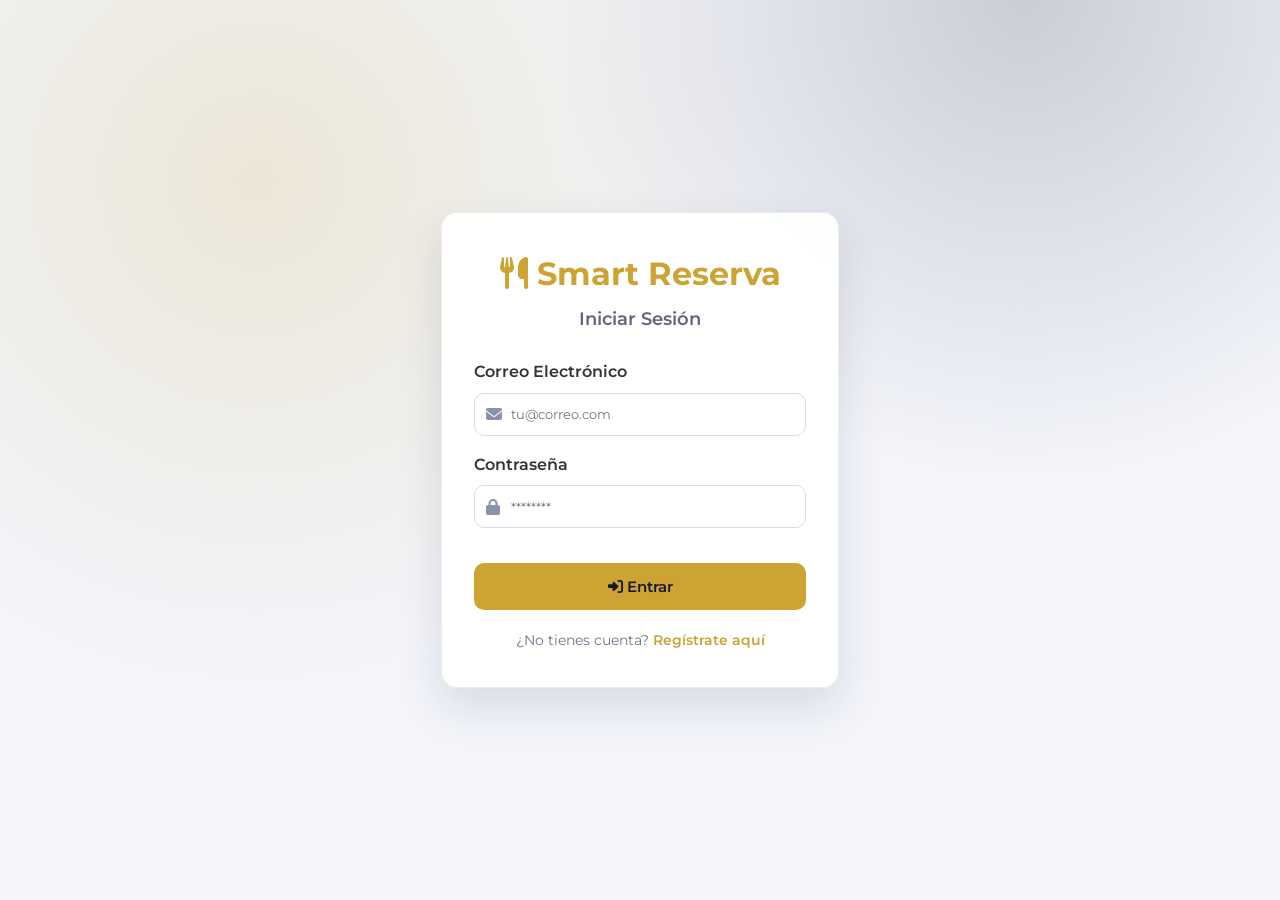
==== admin.html @ 5db3c85b "Smart reserva" ====
<!DOCTYPE html>
<html lang="es">

<head>
    <script src="admin_guard.js"></script>
    <meta charset="UTF-8">
    <meta name="viewport" content="width=device-width, initial-scale=1.0">
    <title>Panel de Administración - Smart Reserva</title>
    <link rel="stylesheet" href="styles.css">
    <link href="https://fonts.googleapis.com/css2?family=Montserrat:wght@300;400;600&display=swap" rel="stylesheet">
    <link rel="stylesheet" href="https://cdnjs.cloudflare.com/ajax/libs/font-awesome/6.4.0/css/all.min.css">
</head>

<body class="admin-body">
    <header class="header">
        <div class="contenedor header-content">
            <div class="logo-container">
                <h1 class="logo"><i class="fa-solid fa-shield-halved"></i> Panel de Administración</h1>
                <p>Gestión completa de reservas</p>
            </div>
            <div class="usuario-perfil">
                <span id="adminNombreDisplay"><i class="fa-solid fa-user-shield"></i> Admin</span>
                <button onclick="cerrarSesion()" class="btn-cerrar-sesion">
                    <i class="fa-solid fa-right-from-bracket"></i> Salir
                </button>
            </div>
        </div>
    </header>

    <main class="contenedor app-main">
        <section class="pantalla">
            <h2>Resumen rápido</h2>
            <div class="admin-kpi-grid">
                <article class="admin-kpi-card">
                    <p>Total de reservas</p>
                    <h3 id="kpiTotal">0</h3>
                </article>
                <article class="admin-kpi-card">
                    <p>Reservas del día</p>
                    <h3 id="kpiHoy">0</h3>
                </article>
                <article class="admin-kpi-card">
                    <p>Confirmadas</p>
                    <h3 id="kpiConfirmadas">0</h3>
                </article>
                <article class="admin-kpi-card">
                    <p>Editadas</p>
                    <h3 id="kpiEditadas">0</h3>
                </article>
                <article class="admin-kpi-card">
                    <p>Canceladas</p>
                    <h3 id="kpiCanceladas">0</h3>
                </article>
            </div>
        </section>

        <section class="pantalla">
            <div class="pantalla-header">
                <h2>Gestión de Reservas</h2>
            </div>

            <div class="admin-filtros-grid">
                <div class="grupo-form">
                    <label for="adminBuscar">Buscar por nombre o correo</label>
                    <input type="text" id="adminBuscar" placeholder="Ej: juan o correo@dominio.com">
                </div>
                <div class="grupo-form">
                    <label for="adminFechaFiltro">Filtrar por fecha</label>
                    <input type="date" id="adminFechaFiltro">
                </div>
                <div class="grupo-form">
                    <label for="adminEstadoFiltro">Filtrar por estado</label>
                    <select id="adminEstadoFiltro">
                        <option value="">Todos</option>
                        <option value="Confirmada">Confirmadas</option>
                        <option value="Editada">Editadas</option>
                        <option value="Cancelada">Canceladas</option>
                    </select>
                </div>
            </div>

            <div class="admin-table-wrapper">
                <table class="admin-tabla">
                    <thead>
                        <tr>
                            <th>Cliente</th>
                            <th>Correo</th>
                            <th>Personas</th>
                            <th>Fecha</th>
                            <th>Hora</th>
                            <th>Ocasión</th>
                            <th>Estado</th>
                            <th>Acciones</th>
                        </tr>
                    </thead>
                    <tbody id="adminTablaBody"></tbody>
                </table>
            </div>
        </section>
    </main>

    <section id="adminDetalleModal" class="modal-overlay oculto" aria-hidden="true">
        <div class="modal-panel">
            <div class="pantalla-header">
                <h2><i class="fa-solid fa-circle-info"></i> Detalle de reserva</h2>
                <button type="button" class="btn btn-secundario btn-inline" id="btnCerrarDetalle">Cerrar</button>
            </div>
            <div id="adminDetalleContenido"></div>
        </div>
    </section>

    <section id="adminEditarModal" class="modal-overlay oculto" aria-hidden="true">
        <div class="modal-panel">
            <div class="pantalla-header">
                <h2><i class="fa-solid fa-pen"></i> Editar reserva</h2>
                <button type="button" class="btn btn-secundario btn-inline" id="btnCerrarEditarAdmin">Cerrar</button>
            </div>
            <form id="adminEditarForm">
                <input type="hidden" id="adminEditarId">
                <div class="grupo-form">
                    <label for="adminEditarPersonas">Número de personas</label>
                    <input type="number" id="adminEditarPersonas" min="1" required>
                </div>
                <div class="grupo-form">
                    <label for="adminEditarFecha">Fecha</label>
                    <input type="date" id="adminEditarFecha" required>
                </div>
                <div class="grupo-form">
                    <label for="adminEditarHora">Hora</label>
                    <select id="adminEditarHora" required></select>
                </div>
                <div class="grupo-form">
                    <label for="adminEditarOcasion">Ocasión especial</label>
                    <select id="adminEditarOcasion" required>
                        <option value="Cumpleaños">🎂 Cumpleaños</option>
                        <option value="Aniversario">💍 Aniversario</option>
                        <option value="Cena de negocios">💼 Cena de negocios</option>
                        <option value="Cena romántica">❤️ Cena romántica</option>
                        <option value="Celebración">🎉 Celebración</option>
                        <option value="Otra ocasión">✨ Otra ocasión</option>
                        <option value="Ninguna ocasión especial">🙂 Ninguna ocasión especial</option>
                    </select>
                </div>
                <button type="submit" class="btn btn-primario">Guardar cambios</button>
            </form>
        </div>
    </section>

    <div id="adminToast" class="toast oculto" role="status" aria-live="polite"></div>

    <script src="auth.js"></script>
    <script src="admin.js"></script>
</body>

</html>
---- styles.css ----
/* Hoja de estilos principal - Smart Reserva */

:root {
    --color-primario: #1a1a2e;
    --color-secundario: #cda434;
    --color-fondo: #f4f4f9;
    --color-texto: #333333;
    --color-blanco: #ffffff;
    --color-peligro: #e74c3c;
    --color-suave: #eef0f8;
    --fuente-principal: 'Montserrat', sans-serif;
    --sombra-suave: 0 4px 15px rgba(0, 0, 0, 0.05);
    --sombra-fuerte: 0 10px 30px rgba(0, 0, 0, 0.12);
    --radio-borde: 10px;
    --transicion: all 0.25s ease;
}

* {
    margin: 0;
    padding: 0;
    box-sizing: border-box;
}

body {
    font-family: var(--fuente-principal);
    background-color: var(--color-fondo);
    color: var(--color-texto);
    line-height: 1.6;
}

.contenedor {
    width: min(92%, 1100px);
    margin: 0 auto;
}

.oculto {
    display: none !important;
}

.header {
    background-color: var(--color-primario);
    color: var(--color-blanco);
    padding: 2rem 0;
    border-bottom: 4px solid var(--color-secundario);
}

.header .header-content {
    display: flex;
    justify-content: space-between;
    align-items: center;
    gap: 1rem;
}

.logo {
    color: var(--color-secundario);
    font-size: 2.2rem;
    margin-bottom: 0.35rem;
}

.usuario-perfil {
    display: flex;
    align-items: center;
    gap: 12px;
    font-size: 0.95rem;
}

.btn-cerrar-sesion {
    background: transparent;
    color: var(--color-blanco);
    border: 1px solid var(--color-blanco);
    padding: 6px 12px;
    border-radius: 6px;
    cursor: pointer;
    transition: var(--transicion);
}

.btn-cerrar-sesion:hover {
    background: var(--color-peligro);
    border-color: var(--color-peligro);
}

.app-main {
    display: grid;
    gap: 1.5rem;
    margin: 2rem auto;
}

.pantalla,
.seccion-formulario,
.seccion-lista {
    background: var(--color-blanco);
    border-radius: var(--radio-borde);
    padding: 1.5rem;
    box-shadow: var(--sombra-suave);
}

h2 {
    color: var(--color-primario);
    margin-bottom: 0.5rem;
}

.subtitulo {
    color: #6a6a7d;
    margin-bottom: 1.4rem;
}

.pantalla-header {
    display: flex;
    justify-content: space-between;
    align-items: center;
    gap: 1rem;
    margin-bottom: 1rem;
}

.opciones-grid {
    display: grid;
    grid-template-columns: repeat(2, minmax(0, 1fr));
    gap: 1rem;
}

.opcion-card {
    border: 1px solid #e3e5ef;
    border-radius: var(--radio-borde);
    padding: 1.4rem;
    background: linear-gradient(180deg, #ffffff, #f9faff);
    cursor: pointer;
    transition: var(--transicion);
}

.opcion-card:hover,
.opcion-card:focus-visible {
    transform: translateY(-3px);
    box-shadow: var(--sombra-fuerte);
    border-color: var(--color-secundario);
    outline: none;
}

.opcion-icono {
    font-size: 1.4rem;
    color: var(--color-secundario);
    margin-bottom: 0.8rem;
}

.opcion-card h3 {
    color: var(--color-primario);
    margin-bottom: 0.5rem;
}

.menu-grid {
    display: grid;
    grid-template-columns: repeat(2, minmax(0, 1fr));
    gap: 1rem;
    margin-bottom: 1rem;
}

.menu-card {
    border: 1px solid #ececf3;
    border-radius: 8px;
    padding: 1rem;
    background-color: #fff;
}

.menu-card h3 {
    color: var(--color-primario);
    margin-bottom: 0.4rem;
}

.menu-card p {
    font-size: 0.92rem;
    color: #666;
    margin-bottom: 0.6rem;
}

.menu-card strong {
    color: var(--color-secundario);
}

.acciones-finales {
    display: flex;
    justify-content: flex-end;
}

.pasos-indicador {
    display: flex;
    flex-wrap: wrap;
    gap: 0.6rem;
    margin-bottom: 1rem;
}

.paso-chip {
    background: var(--color-suave);
    color: #54607a;
    padding: 0.4rem 0.8rem;
    border-radius: 999px;
    font-size: 0.85rem;
    font-weight: 600;
}

.paso-chip.activo {
    background: rgba(205, 164, 52, 0.16);
    color: #7c6110;
}

.paso-contenido h3 {
    margin-bottom: 0.35rem;
    color: var(--color-primario);
}

.paso-contenido p {
    color: #666;
    margin-bottom: 1rem;
}

.selector-grid {
    display: grid;
    grid-template-columns: repeat(5, minmax(0, 1fr));
    gap: 0.75rem;
}

.selector-btn {
    border: 1px solid #d8ddeb;
    background: #fff;
    border-radius: 8px;
    padding: 0.75rem;
    font-weight: 600;
    cursor: pointer;
    transition: var(--transicion);
}

.selector-btn:hover {
    border-color: var(--color-secundario);
}

.selector-btn.activo {
    background: rgba(205, 164, 52, 0.16);
    border-color: var(--color-secundario);
    color: #7c6110;
}

.selector-btn-inactivo,
.selector-btn:disabled {
    opacity: 0.45;
    cursor: not-allowed;
}

.grupo-form {
    margin-bottom: 1rem;
}

label {
    display: block;
    font-weight: 600;
    margin-bottom: 0.5rem;
}

input[type="date"] {
    width: 100%;
    border: 1px solid #d8ddeb;
    border-radius: 8px;
    padding: 0.75rem;
    font-family: var(--fuente-principal);
}

input[type="number"],
select {
    width: 100%;
    border: 1px solid #d8ddeb;
    border-radius: 8px;
    padding: 0.75rem;
    font-family: var(--fuente-principal);
    background-color: #fff;
}

.espacio-superior {
    margin-top: 1rem;
}

#personasCustomContainer {
    background: #f9faff;
    border: 1px dashed #d8ddeb;
    border-radius: 8px;
    padding: 0.8rem;
}

#ocasionEspecial,
#editarOcasion {
    border-left: 4px solid var(--color-secundario);
}

.wizard-acciones {
    margin-top: 1.2rem;
    display: grid;
    grid-template-columns: 1fr 1fr;
    gap: 0.75rem;
}

.btn {
    width: 100%;
    border: none;
    border-radius: 8px;
    padding: 0.75rem 1rem;
    font-size: 0.95rem;
    font-weight: 600;
    cursor: pointer;
    transition: var(--transicion);
    font-family: var(--fuente-principal);
}

.btn:disabled {
    opacity: 0.6;
    cursor: not-allowed;
}

.btn-primario {
    background-color: var(--color-secundario);
    color: var(--color-primario);
}

.btn-primario:hover:not(:disabled) {
    background-color: #b88e1f;
    transform: translateY(-1px);
}

.btn-secundario {
    background-color: #eef1fb;
    color: #435073;
}

.btn-secundario:hover:not(:disabled) {
    background-color: #dde3f5;
}

.btn-inline {
    width: auto;
}

.contenedor-reservas {
    display: grid;
    gap: 0.8rem;
}

.reserva-card {
    border-left: 4px solid var(--color-secundario);
    background: #fff;
    border-radius: 8px;
    padding: 1rem;
    box-shadow: var(--sombra-suave);
    display: flex;
    justify-content: space-between;
    align-items: center;
    gap: 1rem;
}

.reserva-info h3 {
    color: var(--color-primario);
    margin-bottom: 0.3rem;
}

.reserva-info p {
    color: #666;
    font-size: 0.92rem;
}

.reserva-acciones {
    display: flex;
    gap: 0.5rem;
    flex-wrap: wrap;
    justify-content: flex-end;
}

.badge-estado {
    display: inline-block;
    background: rgba(205, 164, 52, 0.15);
    color: #7c6110;
    border: 1px solid rgba(205, 164, 52, 0.4);
    border-radius: 999px;
    padding: 0.2rem 0.65rem;
    font-size: 0.78rem;
    font-weight: 700;
}

.btn-peligro {
    width: auto;
    background-color: var(--color-peligro);
    color: #fff;
}

.btn-peligro:hover {
    background-color: #cc3b2c;
}

.mensaje-vacio {
    text-align: center;
    color: #888;
    padding: 1.5rem;
    font-style: italic;
}

.modal-overlay {
    position: fixed;
    inset: 0;
    background: rgba(0, 0, 0, 0.45);
    display: flex;
    align-items: center;
    justify-content: center;
    z-index: 1000;
    padding: 1rem;
}

.modal-panel {
    width: min(100%, 520px);
    background: #fff;
    border-radius: 12px;
    padding: 1.25rem;
    box-shadow: var(--sombra-fuerte);
}

.logout-modal-overlay {
    animation: logoutFadeIn 0.18s ease-out;
}

.logout-modal-panel {
    width: min(100%, 420px);
    animation: logoutScaleIn 0.2s ease-out;
}

.logout-modal-title {
    color: var(--color-primario);
    margin-bottom: 0.45rem;
}

.logout-modal-texto {
    color: #58607a;
    margin-bottom: 1rem;
}

.logout-modal-acciones {
    display: grid;
    grid-template-columns: 1fr 1fr;
    gap: 0.65rem;
}

.logout-modal-cerrando {
    animation: logoutFadeOut 0.18s ease-in forwards;
}

.cancel-modal-overlay {
    animation: logoutFadeIn 0.18s ease-out;
}

.cancel-modal-panel {
    width: min(100%, 450px);
    animation: logoutScaleIn 0.2s ease-out;
}

.cancel-modal-title {
    color: #7d1f1f;
    margin-bottom: 0.45rem;
}

.cancel-modal-texto {
    color: #58607a;
    margin-bottom: 1rem;
}

.cancel-modal-acciones {
    display: grid;
    grid-template-columns: 1fr 1fr;
    gap: 0.65rem;
}

.cancel-modal-cerrando {
    animation: logoutFadeOut 0.18s ease-in forwards;
}

@keyframes logoutFadeIn {
    from { opacity: 0; }
    to { opacity: 1; }
}

@keyframes logoutFadeOut {
    from { opacity: 1; }
    to { opacity: 0; }
}

@keyframes logoutScaleIn {
    from { opacity: 0; transform: scale(0.94); }
    to { opacity: 1; transform: scale(1); }
}

.toast {
    position: fixed;
    right: 18px;
    bottom: 18px;
    background: #1f7a3f;
    color: #fff;
    padding: 0.8rem 1rem;
    border-radius: 8px;
    box-shadow: var(--sombra-fuerte);
    z-index: 1200;
    opacity: 0;
    transform: translateY(8px);
    transition: opacity 0.25s ease, transform 0.25s ease;
}

.toast-visible {
    opacity: 1;
    transform: translateY(0);
}

.footer {
    text-align: center;
    padding: 2rem;
    background-color: var(--color-primario);
    color: #8f95a9;
    margin-top: 1rem;
}

/* Admin dashboard */
.admin-body {
    background: #f2f4fb;
}

.admin-kpi-grid {
    display: grid;
    grid-template-columns: repeat(5, minmax(0, 1fr));
    gap: 0.8rem;
}

.admin-kpi-card {
    background: #fff;
    border: 1px solid #e1e6f3;
    border-radius: 10px;
    padding: 1rem;
}

.admin-kpi-card p {
    color: #64708f;
    font-size: 0.88rem;
}

.admin-kpi-card h3 {
    color: var(--color-primario);
    font-size: 1.5rem;
}

.admin-filtros-grid {
    display: grid;
    grid-template-columns: 2fr 1fr 1fr;
    gap: 0.8rem;
    margin-bottom: 1rem;
}

.admin-table-wrapper {
    overflow-x: auto;
}

.admin-tabla {
    width: 100%;
    border-collapse: collapse;
    min-width: 980px;
}

.admin-tabla th,
.admin-tabla td {
    border-bottom: 1px solid #edf0f8;
    text-align: left;
    padding: 0.7rem 0.6rem;
    font-size: 0.88rem;
    vertical-align: top;
}

.admin-tabla th {
    color: #5c6787;
    font-weight: 700;
    background: #fafbff;
}

.admin-empty {
    text-align: center;
    color: #7b849e;
    padding: 1rem;
}

.admin-actions {
    display: flex;
    gap: 0.4rem;
    flex-wrap: wrap;
}

/* Auth pages */
.bg-login {
    display: flex;
    align-items: center;
    justify-content: center;
    min-height: 100vh;
    background:
        radial-gradient(circle at 20% 20%, rgba(205, 164, 52, 0.18), transparent 40%),
        radial-gradient(circle at 80% 0%, rgba(26, 26, 46, 0.18), transparent 35%),
        #f3f5fb;
}

.contenedor-auth {
    width: 100%;
    max-width: 430px;
    padding: 20px 16px;
}

.auth-caja {
    padding: 2.2rem 2rem;
    text-align: center;
    background: rgba(255, 255, 255, 0.96);
    border: 1px solid rgba(26, 26, 46, 0.08);
    border-radius: 16px;
    box-shadow: 0 18px 45px rgba(26, 26, 46, 0.12);
    backdrop-filter: blur(6px);
}

.auth-header {
    margin-bottom: 1.6rem;
}

.auth-logo {
    font-size: 2rem !important;
    margin-bottom: 0.2rem;
}

.auth-header h2 {
    border: none;
    margin-top: 6px;
    font-size: 1.1rem;
    color: #61667a;
    font-weight: 600;
}

.auth-caja .grupo-form {
    text-align: left;
    margin-bottom: 1rem;
}

.auth-caja .input-con-icono {
    position: relative;
}

.auth-caja .input-con-icono i {
    position: absolute;
    left: 12px;
    top: 50%;
    transform: translateY(-50%);
    color: #8a92a8;
}

.auth-caja .input-con-icono input {
    width: 100%;
    border: 1px solid #d6dceb;
    border-radius: 10px;
    padding: 0.78rem 0.8rem 0.78rem 2.25rem;
    font-family: var(--fuente-principal);
    transition: var(--transicion);
    background-color: #ffffff;
}

.auth-caja .input-con-icono input:focus {
    outline: none;
    border-color: var(--color-secundario);
    box-shadow: 0 0 0 3px rgba(205, 164, 52, 0.2);
}

.auth-btn {
    margin-top: 1.2rem;
    border-radius: 10px;
    padding: 0.85rem 1rem;
}

.auth-enlace {
    margin-top: 1.2rem;
    font-size: 0.9rem;
    color: #6e7488;
}

.auth-enlace a {
    color: var(--color-secundario);
    text-decoration: none;
    font-weight: 600;
}

.auth-enlace a:hover {
    text-decoration: underline;
}

@media (max-width: 900px) {
    .opciones-grid,
    .menu-grid {
        grid-template-columns: 1fr;
    }

    .selector-grid {
        grid-template-columns: repeat(3, minmax(0, 1fr));
    }

    .admin-kpi-grid {
        grid-template-columns: repeat(2, minmax(0, 1fr));
    }

    .admin-filtros-grid {
        grid-template-columns: 1fr;
    }
}

@media (max-width: 600px) {
    .header .header-content {
        flex-direction: column;
        text-align: center;
    }

    .pantalla-header {
        flex-direction: column;
        align-items: flex-start;
    }

    .wizard-acciones {
        grid-template-columns: 1fr;
    }

    .selector-grid {
        grid-template-columns: repeat(2, minmax(0, 1fr));
    }

    .reserva-card {
        flex-direction: column;
        align-items: flex-start;
    }

    .reserva-acciones {
        width: 100%;
        justify-content: flex-start;
    }

    .btn-inline {
        width: 100%;
    }

    .btn-peligro {
        width: 100%;
    }

    .logout-modal-acciones {
        grid-template-columns: 1fr;
    }

    .cancel-modal-acciones {
        grid-template-columns: 1fr;
    }

    .auth-caja {
        padding: 1.7rem 1.2rem;
        border-radius: 14px;
    }
}
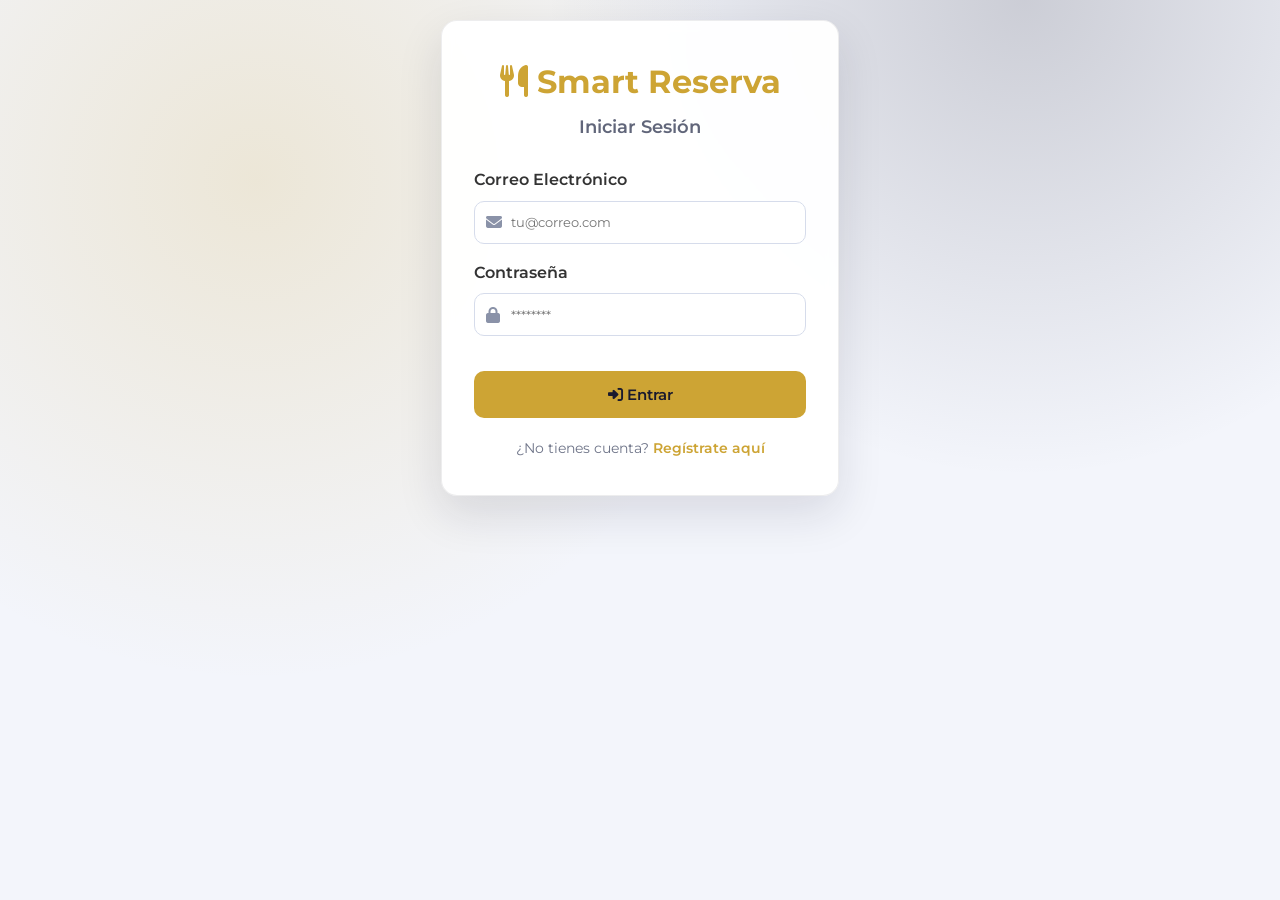
==== commit 609967cd: "Mejoras en módulos de admin, autenticación, reservas y estilos" ====
--- a/admin.html
+++ b/admin.html
@@ -148,6 +148,28 @@
 
     <div id="adminToast" class="toast oculto" role="status" aria-live="polite"></div>
 
+    <footer class="footer">
+        <div class="contenedor footer-grid">
+            <div class="footer-marca">
+                <p class="footer-logo"><i class="fa-solid fa-utensils"></i> Smart Reserva</p>
+                <p class="footer-desc">La mejor experiencia gastronómica, a un clic de distancia. Reserva tu mesa en minutos.</p>
+            </div>
+            <div>
+                <h4 class="footer-col-titulo">Horarios y ubicación</h4>
+                <p class="footer-item"><i class="fa-solid fa-location-dot"></i> Calle 1 #1-11</p>
+                <p class="footer-item"><i class="fa-regular fa-clock"></i> Todos los días<br>11:00 am — 8:00 pm</p>
+            </div>
+            <div>
+                <h4 class="footer-col-titulo">Contacto</h4>
+                <p class="footer-item"><i class="fa-solid fa-phone"></i> <a href="tel:311234567">311 234 567</a></p>
+                <p class="footer-item"><i class="fa-solid fa-envelope"></i> <a href="mailto:smart@reserva.com">smart@reserva.com</a></p>
+            </div>
+        </div>
+        <div class="footer-copy">
+            <p>&copy; 2026 Smart Reserva &mdash; Todos los derechos reservados.</p>
+        </div>
+    </footer>
+
     <script src="auth.js"></script>
     <script src="admin.js"></script>
 </body>
--- a/styles.css
+++ b/styles.css
@@ -26,6 +26,14 @@
     background-color: var(--color-fondo);
     color: var(--color-texto);
     line-height: 1.6;
+    min-height: 100vh;
+    display: flex;
+    flex-direction: column;
+}
+
+.app-main,
+.contenedor-auth {
+    flex: 1;
 }
 
 .contenedor {
@@ -79,6 +87,28 @@
     border-color: var(--color-peligro);
 }
 
+.btn-panel-admin {
+    background: var(--color-secundario);
+    color: var(--color-primario);
+    border: none;
+    padding: 6px 12px;
+    border-radius: 6px;
+    font-family: var(--fuente-principal);
+    font-size: 0.82rem;
+    font-weight: 600;
+    cursor: pointer;
+    text-decoration: none;
+    display: inline-flex;
+    align-items: center;
+    gap: 5px;
+    transition: var(--transicion);
+}
+
+.btn-panel-admin:hover {
+    filter: brightness(1.12);
+    transform: translateY(-1px);
+}
+
 .app-main {
     display: grid;
     gap: 1.5rem;
@@ -148,31 +178,65 @@
 
 .menu-grid {
     display: grid;
-    grid-template-columns: repeat(2, minmax(0, 1fr));
-    gap: 1rem;
+    grid-template-columns: repeat(3, 1fr);
+    gap: 1.5rem;
     margin-bottom: 1rem;
 }
 
 .menu-card {
-    border: 1px solid #ececf3;
-    border-radius: 8px;
-    padding: 1rem;
-    background-color: #fff;
-}
-
-.menu-card h3 {
+    border-radius: 12px;
+    overflow: hidden;
+    background: #fff;
+    box-shadow: var(--sombra-suave);
+    transition: transform 0.25s ease, box-shadow 0.25s ease;
+    display: flex;
+    flex-direction: column;
+}
+
+.menu-card:hover {
+    transform: translateY(-5px);
+    box-shadow: var(--sombra-fuerte);
+}
+
+.menu-card-img {
+    width: 100%;
+    height: 190px;
+    object-fit: cover;
+    display: block;
+    background-color: #e8e8f0;
+}
+
+.menu-card-body {
+    padding: 1rem 1.1rem 1.2rem;
+    display: flex;
+    flex-direction: column;
+    flex: 1;
+}
+
+.menu-card-body h3 {
     color: var(--color-primario);
-    margin-bottom: 0.4rem;
-}
-
-.menu-card p {
-    font-size: 0.92rem;
+    font-size: 1rem;
+    margin-bottom: 0.35rem;
+}
+
+.menu-card-body p {
+    font-size: 0.85rem;
     color: #666;
-    margin-bottom: 0.6rem;
-}
-
-.menu-card strong {
+    line-height: 1.55;
+    flex: 1;
+    margin-bottom: 0.85rem;
+}
+
+.menu-card-precio {
+    display: inline-block;
+    align-self: flex-start;
+    background: var(--color-primario);
     color: var(--color-secundario);
+    font-weight: 700;
+    font-size: 0.9rem;
+    padding: 4px 14px;
+    border-radius: 20px;
+    letter-spacing: 0.02em;
 }
 
 .acciones-finales {
@@ -508,12 +572,227 @@
     transform: translateY(0);
 }
 
+/* ── Alertas personalizadas Smart Reserva ───────────────── */
+#sr-alerta-contenedor {
+    position: fixed;
+    top: 20px;
+    right: 20px;
+    z-index: 9999;
+    display: flex;
+    flex-direction: column;
+    gap: 10px;
+    width: min(380px, calc(100vw - 40px));
+    pointer-events: none;
+}
+
+.sr-alerta {
+    pointer-events: all;
+    display: flex;
+    align-items: center;
+    gap: 12px;
+    padding: 14px 16px;
+    border-radius: var(--radio-borde);
+    background: #1a1a2e;
+    border-left: 4px solid transparent;
+    box-shadow: 0 8px 32px rgba(0, 0, 0, 0.35);
+    color: #e8e8f0;
+    font-family: var(--fuente-principal);
+    font-size: 0.88rem;
+    line-height: 1.45;
+    opacity: 0;
+    transform: translateX(24px);
+    transition: opacity 0.3s ease, transform 0.3s ease;
+}
+
+.sr-alerta-visible {
+    opacity: 1;
+    transform: translateX(0);
+}
+
+.sr-alerta-error       { border-left-color: #e74c3c; }
+.sr-alerta-exito       { border-left-color: #2ecc71; }
+.sr-alerta-advertencia { border-left-color: #cda434; }
+
+.sr-alerta-icono {
+    font-size: 1.2rem;
+    flex-shrink: 0;
+}
+
+.sr-alerta-error       .sr-alerta-icono { color: #e74c3c; }
+.sr-alerta-exito       .sr-alerta-icono { color: #2ecc71; }
+.sr-alerta-advertencia .sr-alerta-icono { color: #cda434; }
+
+.sr-alerta-texto {
+    flex: 1;
+}
+
+.sr-alerta-cerrar {
+    background: none;
+    border: none;
+    color: #666;
+    cursor: pointer;
+    padding: 2px 4px;
+    font-size: 0.9rem;
+    flex-shrink: 0;
+    transition: color 0.2s;
+    line-height: 1;
+}
+
+.sr-alerta-cerrar:hover {
+    color: #e8e8f0;
+}
+
+@media (max-width: 480px) {
+    #sr-alerta-contenedor {
+        top: 12px;
+        right: 12px;
+        left: 12px;
+        width: auto;
+    }
+}
+
+/* ── Botón Eliminar (solo admin) ────────────────────────── */
+.btn-eliminar-admin {
+    background: linear-gradient(135deg, #6b1a1a, #a93226);
+    color: #fff;
+    border: none;
+    font-family: var(--fuente-principal);
+    font-size: 0.82rem;
+    font-weight: 600;
+    padding: 7px 13px;
+    border-radius: var(--radio-borde);
+    cursor: pointer;
+    display: inline-flex;
+    align-items: center;
+    gap: 5px;
+    transition: var(--transicion);
+    letter-spacing: 0.01em;
+}
+
+.btn-eliminar-admin:hover {
+    background: linear-gradient(135deg, #a93226, #6b1a1a);
+    transform: translateY(-1px);
+    box-shadow: 0 4px 14px rgba(169, 50, 38, 0.45);
+}
+
+.btn-eliminar-admin:active {
+    transform: translateY(0);
+}
+
+/* Correo del cliente en vista admin */
+.reserva-cliente-admin {
+    font-size: 0.8rem;
+    color: var(--color-secundario);
+    margin-bottom: 2px;
+}
+
+/* Modal de confirmación de eliminación definitiva */
+.eliminar-modal-title {
+    color: #c0392b !important;
+}
+
+.btn-eliminar-confirm {
+    background: linear-gradient(135deg, #6b1a1a, #a93226);
+    color: #fff;
+    border: none;
+    padding: 0.6rem 1.5rem;
+    border-radius: 8px;
+    font-family: var(--fuente-principal);
+    font-size: 0.9rem;
+    font-weight: 600;
+    cursor: pointer;
+    transition: var(--transicion);
+}
+
+.btn-eliminar-confirm:hover {
+    background: linear-gradient(135deg, #a93226, #6b1a1a);
+    box-shadow: 0 4px 14px rgba(169, 50, 38, 0.45);
+}
+
+/* ── Footer profesional ─────────────────────────────────── */
 .footer {
+    background-color: #0f0f1a;
+    color: #9499b0;
+    padding: 3rem 0 0;
+    margin-top: auto;
+    font-size: 0.9rem;
+}
+
+.footer-grid {
+    display: grid;
+    grid-template-columns: 1.4fr 1fr 1fr;
+    gap: 2.5rem;
+    padding-bottom: 2.5rem;
+    border-bottom: 1px solid rgba(205, 164, 52, 0.18);
+}
+
+.footer-marca .footer-logo {
+    font-size: 1.3rem;
+    font-weight: 700;
+    color: var(--color-secundario);
+    display: flex;
+    align-items: center;
+    gap: 8px;
+    margin-bottom: 0.75rem;
+}
+
+.footer-marca .footer-desc {
+    color: #7a7f96;
+    line-height: 1.65;
+    max-width: 260px;
+}
+
+.footer-col-titulo {
+    font-size: 0.78rem;
+    font-weight: 700;
+    text-transform: uppercase;
+    letter-spacing: 0.1em;
+    color: var(--color-secundario);
+    margin-bottom: 1.1rem;
+}
+
+.footer-item {
+    display: flex;
+    align-items: flex-start;
+    gap: 9px;
+    margin-bottom: 0.7rem;
+    color: #9499b0;
+    line-height: 1.5;
+}
+
+.footer-item i {
+    color: var(--color-secundario);
+    font-size: 0.85rem;
+    margin-top: 3px;
+    flex-shrink: 0;
+}
+
+.footer-item a {
+    color: inherit;
+    text-decoration: none;
+    transition: color 0.2s;
+}
+
+.footer-item a:hover {
+    color: var(--color-secundario);
+}
+
+.footer-copy {
     text-align: center;
-    padding: 2rem;
-    background-color: var(--color-primario);
-    color: #8f95a9;
-    margin-top: 1rem;
+    padding: 1.2rem 0;
+    font-size: 0.8rem;
+    color: #5a5f76;
+}
+
+@media (max-width: 700px) {
+    .footer-grid {
+        grid-template-columns: 1fr;
+        gap: 2rem;
+    }
+
+    .footer-marca .footer-desc {
+        max-width: 100%;
+    }
 }
 
 /* Admin dashboard */
@@ -688,9 +967,20 @@
     text-decoration: underline;
 }
 
+@media (max-width: 960px) {
+    .menu-grid {
+        grid-template-columns: repeat(2, 1fr);
+    }
+}
+
+@media (max-width: 560px) {
+    .menu-grid {
+        grid-template-columns: 1fr;
+    }
+}
+
 @media (max-width: 900px) {
-    .opciones-grid,
-    .menu-grid {
+    .opciones-grid {
         grid-template-columns: 1fr;
     }
 
